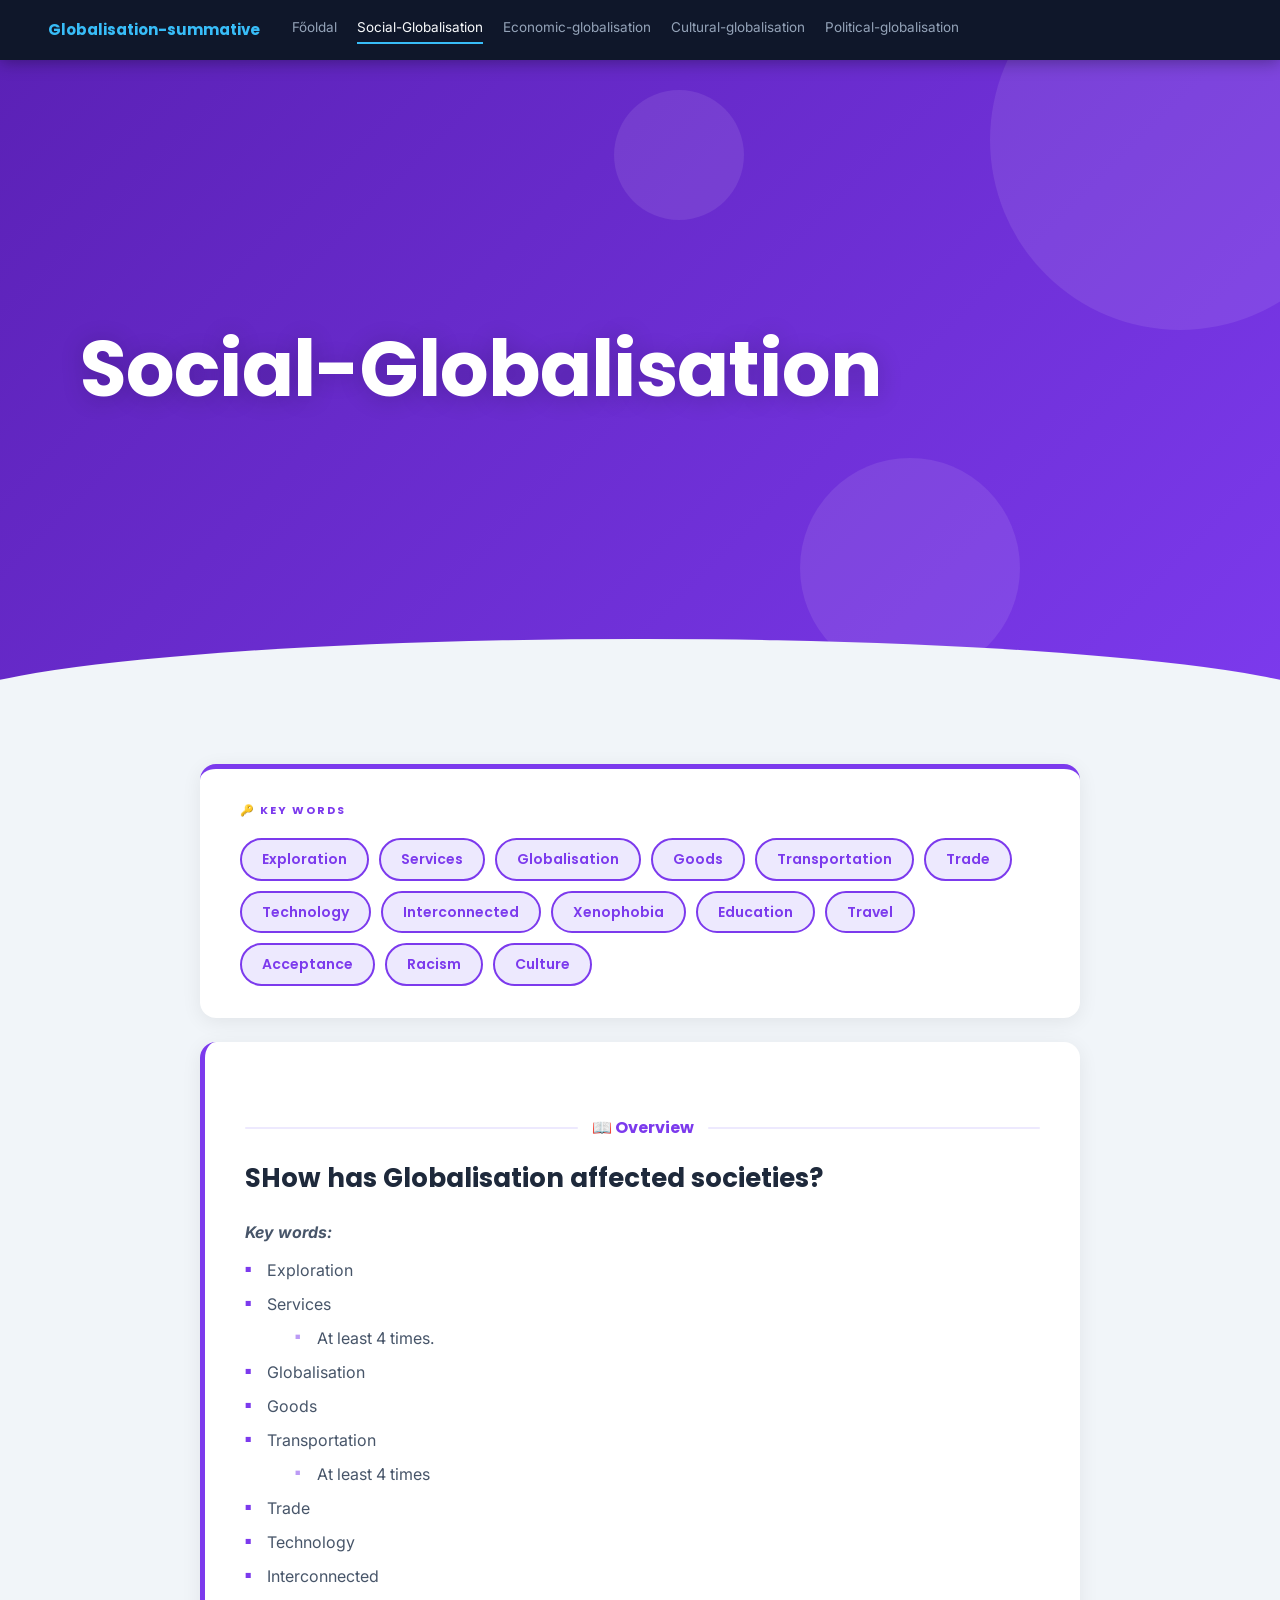
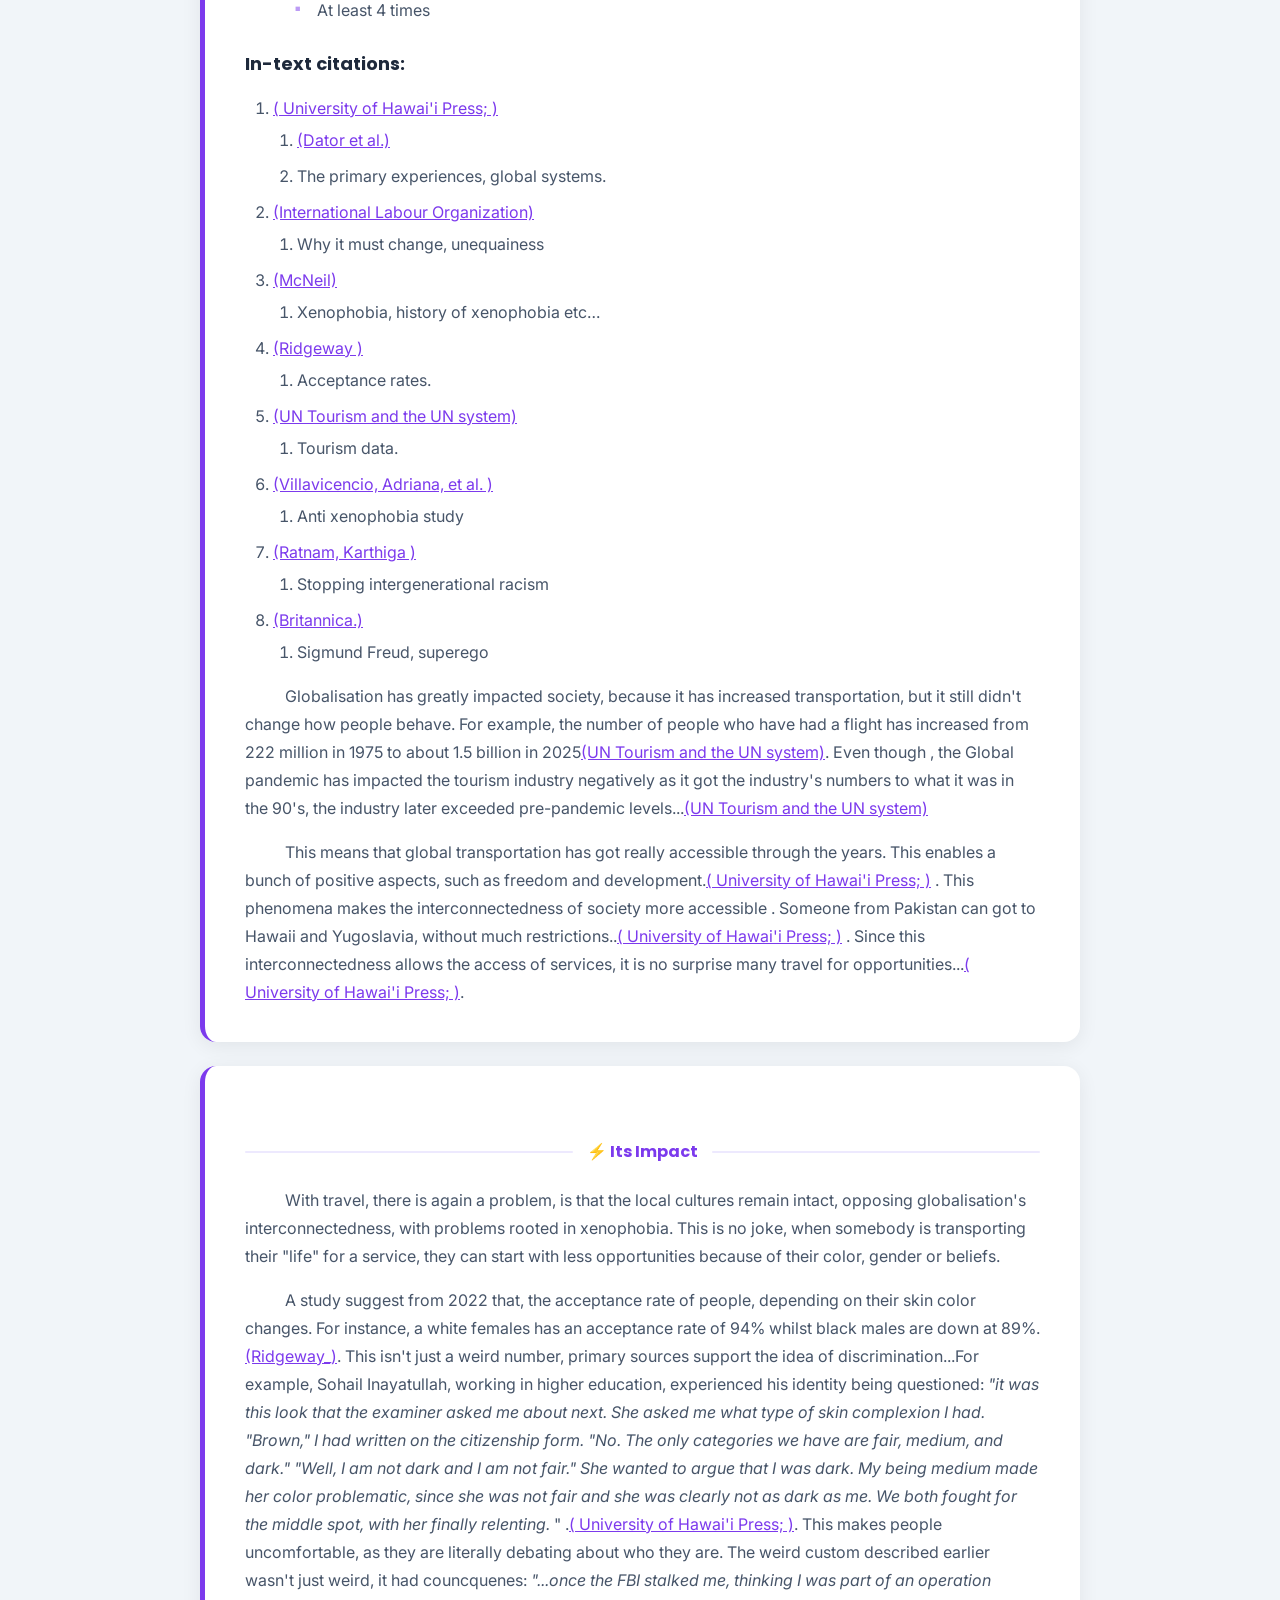
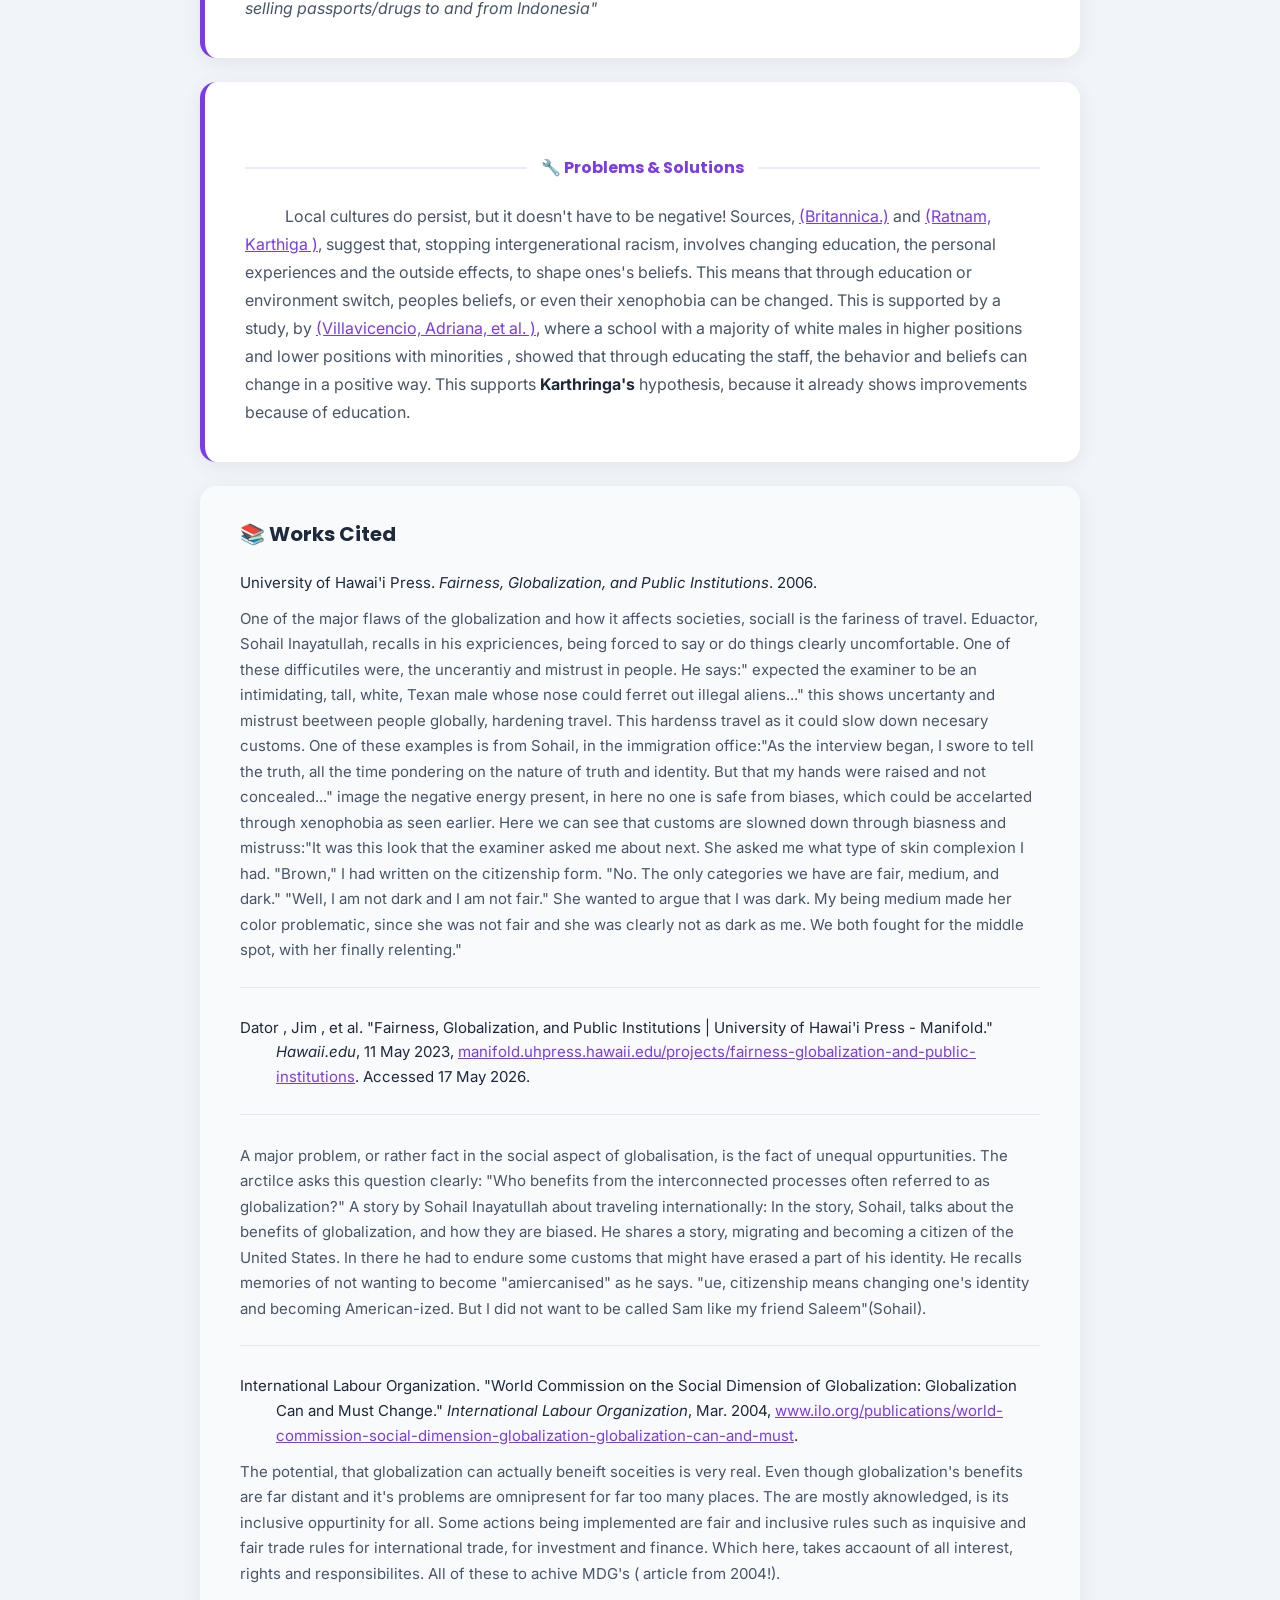
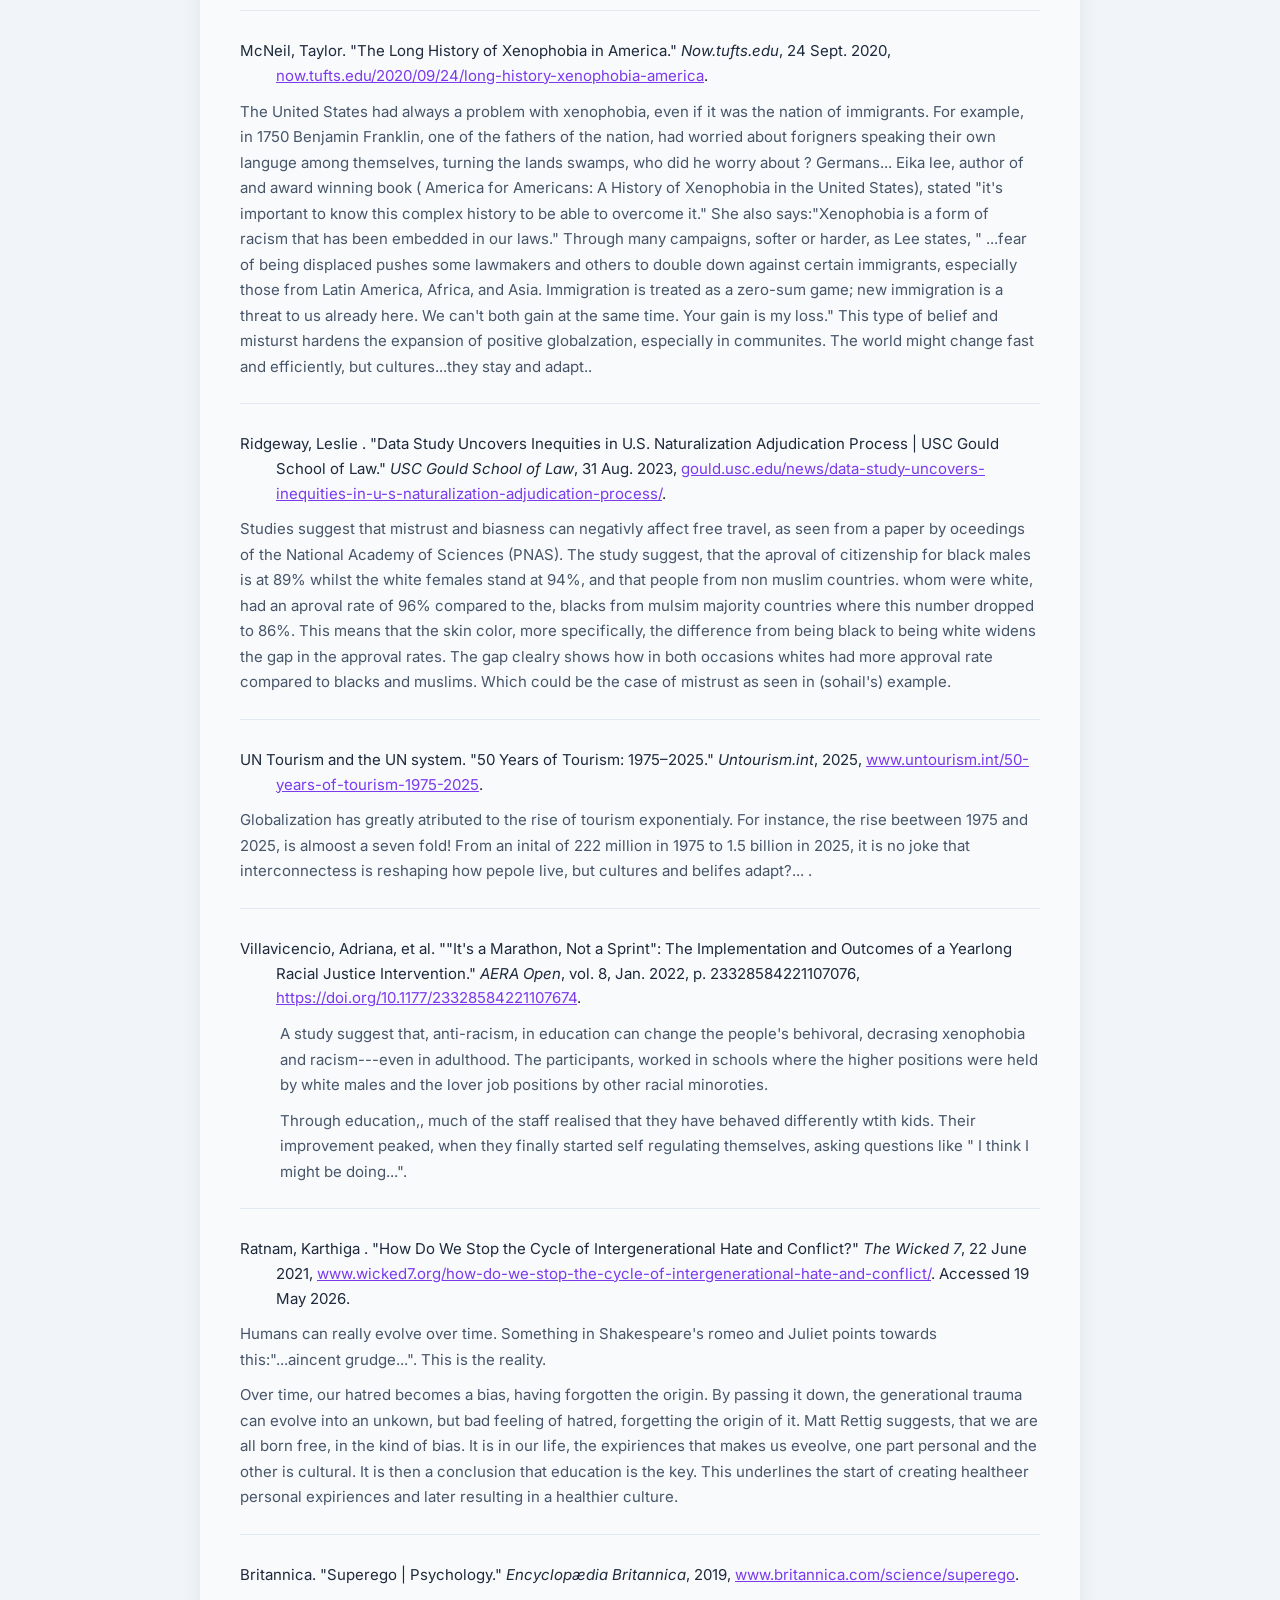
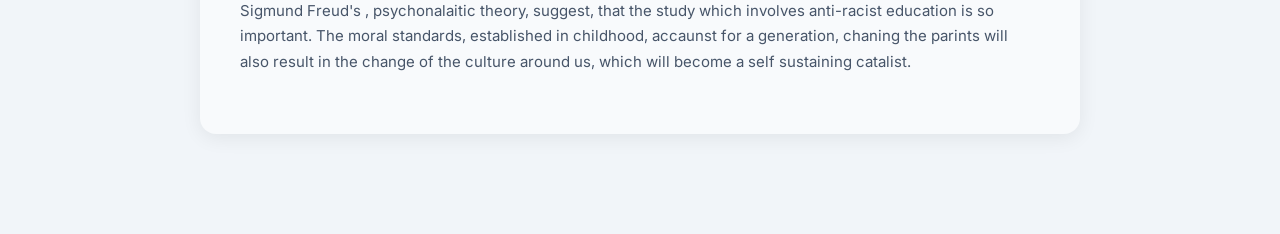
==== social-globalisation.html @ cead8473 "Version 1.0" ====
<!DOCTYPE html>
<html lang="en">
<head>
  <meta charset="UTF-8">
  <meta name="viewport" content="width=device-width, initial-scale=1.0">
  <title>I&amp;S globalisation summative – Social-Globalisation</title>
  <link rel="stylesheet" href="styles.css">
</head>
<body class="theme-social">

  <nav>
    <a href="index.html" class="nav-brand">Globalisation-summative</a>
    <div class="nav-links">
      <a href="index.html">Főoldal</a>
      <a href="social-globalisation.html" class="active">Social-Globalisation</a>
      <a href="economic-globalisation.html">Economic-globalisation</a>
      <a href="cultural-globalisation.html">Cultural-globalisation</a>
      <a href="political-globalisation.html">Political-globalisation</a>
    </div>
  </nav>

  <div class="hero">
    <div class="blob" style="width:380px;height:380px;right:-90px;top:-110px;"></div>
    <div class="blob" style="width:220px;height:220px;right:260px;bottom:30px;"></div>
    <div class="blob" style="width:130px;height:130px;left:48%;top:30px;"></div>
    <h1 class="hero-title">Social-Globalisation</h1>
  </div>

  <div class="page-content">

    <!-- ── Keywords ── -->
    <div class="keywords-card">
      <div class="kw-label">🔑 Key Words</div>
      <div class="tags">
        <span class="tag">Exploration</span>
        <span class="tag">Services</span>
        <span class="tag">Globalisation</span>
        <span class="tag">Goods</span>
        <span class="tag">Transportation</span>
        <span class="tag">Trade</span>
        <span class="tag">Technology</span>
        <span class="tag">Interconnected</span>
        <span class="tag">Xenophobia</span>
        <span class="tag">Education</span>
        <span class="tag">Travel</span>
        <span class="tag">Acceptance</span>
        <span class="tag">Racism</span>
        <span class="tag">Culture</span>
      </div>
    </div>

    <!-- ── Overview ── -->
    <div class="card accent-left">
      <div class="sec-label">
        <span class="sec-label-text">📖 Overview</span>
      </div>

      <h1 class="card-heading">SHow has Globalisation affected societies?</h1>

      <p class="no-indent" style="font-style:italic;font-weight:700;margin-bottom:10px;">Key words:</p>
      <ul class="sq">
        <li>Exploration</li>
        <li>Services
          <ul><li>At least 4 times.</li></ul>
        </li>
        <li>Globalisation</li>
        <li>Goods</li>
        <li>Transportation
          <ul><li>At least 4 times</li></ul>
        </li>
        <li>Trade</li>
        <li>Technology</li>
        <li>Interconnected
          <ul><li>At least 4 times</li></ul>
        </li>
      </ul>

      <h2 class="card-sub-heading">In-text citations:</h2>
      <ol class="num">
        <li><a href="https://manifold.uhpress.hawaii.edu/projects/fairness-globalization-and-public-institutions">( University of Hawai'i Press; )</a>
          <ol>
            <li><a href="https://manifold.uhpress.hawaii.edu/projects/fairness-globalization-and-public-institutions">(Dator et al.)</a></li>
            <li>The primary experiences, global systems.</li>
          </ol>
        </li>
        <li><a href="https://www.ilo.org/publications/world-commission-social-dimension-globalization-globalization-can-and-must">(International Labour Organization)</a>
          <ol><li>Why it must change, unequainess</li></ol>
        </li>
        <li><a href="https://now.tufts.edu/2020/09/24/long-history-xenophobia-america">(McNeil)</a>
          <ol><li>Xenophobia, history of xenophobia etc…</li></ol>
        </li>
        <li><a href="https://gould.usc.edu/news/data-study-uncovers-inequities-in-u-s-naturalization-adjudication-process/">(Ridgeway )</a>
          <ol><li>Acceptance rates.</li></ol>
        </li>
        <li><a href="https://www.untourism.int/50-years-of-tourism-1975-2025">(UN Tourism and the UN system)</a>
          <ol><li>Tourism data.</li></ol>
        </li>
        <li><a href="https://doi.org/10.1177/23328584221107674">(Villavicencio, Adriana, et al. )</a>
          <ol><li>Anti xenophobia study</li></ol>
        </li>
        <li><a href="https://www.wicked7.org/how-do-we-stop-the-cycle-of-intergenerational-hate-and-conflict/">(Ratnam, Karthiga )</a>
          <ol><li>Stopping intergenerational racism</li></ol>
        </li>
        <li><a href="https://www.britannica.com/science/superego">(Britannica.)</a>
          <ol><li>Sigmund Freud, superego</li></ol>
        </li>
      </ol>

      <p class="indent">Globalisation has greatly impacted society, because it has increased transportation, but it still didn't change how people behave. For example, the number of people who have had a flight has increased from 222 million in 1975 to about 1.5 billion in 2025<a href="https://www.untourism.int/50-years-of-tourism-1975-2025">(UN Tourism and the UN system)</a>. Even though , the Global pandemic has impacted the tourism industry negatively as it got the industry's numbers to what it was in the 90's, the industry later exceeded pre-pandemic levels...<a href="https://www.untourism.int/50-years-of-tourism-1975-2025">(UN Tourism and the UN system)</a></p>

      <p class="indent">This means that global transportation has got really accessible through the years. This enables a bunch of positive aspects, such as freedom and development.<a href="https://manifold.uhpress.hawaii.edu/projects/fairness-globalization-and-public-institutions">( University of Hawai'i Press; )</a> . This phenomena makes the interconnectedness of society more accessible . Someone from Pakistan can got to Hawaii and Yugoslavia, without much restrictions..<a href="https://manifold.uhpress.hawaii.edu/projects/fairness-globalization-and-public-institutions">( University of Hawai'i Press; )</a> .  Since this interconnectedness allows the access of services, it is no surprise many travel for opportunities...<a href="https://manifold.uhpress.hawaii.edu/projects/fairness-globalization-and-public-institutions">( University of Hawai'i Press; )</a>.</p>
    </div>

    <!-- ── Its Impact ── -->
    <div class="card accent-left">
      <div class="sec-label">
        <span class="sec-label-text">⚡ Its Impact</span>
      </div>

      <p class="indent">With travel, there is again a problem, is that the local cultures remain intact, opposing globalisation's interconnectedness, with problems rooted in xenophobia. This is no joke, when somebody is transporting their "life" for a service, they can  start with less opportunities because of their color, gender or beliefs.</p>

      <p class="indent">A study suggest from 2022 that, the acceptance rate of people, depending on their skin color changes. For instance, a white females has an acceptance rate of 94% whilst black males are down at 89%.<a href="https://gould.usc.edu/news/data-study-uncovers-inequities-in-u-s-naturalization-adjudication-process/">(Ridgeway_)</a>. This isn't just a weird number, primary sources support the idea of discrimination...For example, Sohail Inayatullah, working in higher education, experienced his identity being questioned: <span class="iq">"it was this look that the examiner asked me about next. She asked me what type of skin complexion I had. "Brown," I had written on the citizenship form. "No. The only categories we have are fair, medium, and dark." "Well, I am not dark and I am not fair." She wanted to argue that I was dark. My being medium made her color problematic, since she was not fair and she was clearly not as dark as me. We both fought for the middle spot, with her finally relenting.</span> " .<a href="https://manifold.uhpress.hawaii.edu/projects/fairness-globalization-and-public-institutions">( University of Hawai'i Press; )</a>. This makes people uncomfortable, as they are literally debating about who they are. The weird custom described earlier wasn't just weird, it had councquenes: <span class="iq">"...once the FBI stalked me, thinking I was part of an operation selling passports/drugs to and from Indonesia"</span></p>
    </div>

    <!-- ── Problems & Solutions ── -->
    <div class="card accent-left">
      <div class="sec-label">
        <span class="sec-label-text">🔧 Problems &amp; Solutions</span>
      </div>

      <p class="indent">Local cultures do persist, but it doesn't have to be negative! Sources, <a href="https://www.britannica.com/science/superego">(Britannica.)</a> and <a href="https://www.wicked7.org/how-do-we-stop-the-cycle-of-intergenerational-hate-and-conflict/">(Ratnam, Karthiga )</a>, suggest that, stopping intergenerational racism, involves changing education, the personal experiences and the outside effects, to shape ones's beliefs. This means that through education or environment switch, peoples beliefs, or even their xenophobia can be changed. This is supported by a study, by <a href="https://doi.org/10.1177/23328584221107674">(Villavicencio, Adriana, et al. )</a>, where a school with a majority of white males in higher positions and lower positions with minorities , showed that through educating the staff, the behavior and beliefs can change in a positive way.  This supports <strong>Karthringa's</strong> hypothesis, because it already shows improvements because of education.</p>
    </div>

    <!-- ── Works Cited / Sources ── -->
    <div class="sources-card">
      <h2 class="card-heading">📚 Works Cited</h2>

      <div class="bib-entry">
        <p class="bib-citation">University of Hawai'i Press. <em>Fairness, Globalization, and Public Institutions</em>. 2006.</p>
        <p class="bib-annotation">One of the major flaws of the globalization and how it affects societies, sociall is the fariness of travel. Eduactor, Sohail Inayatullah, recalls in his expriciences, being forced to say or do things clearly uncomfortable. One of these difficutiles were, the uncerantiy and mistrust in people. He says:" expected the examiner to be an intimidating, tall, white, Texan male whose nose could ferret out illegal aliens..." this shows uncertanty and mistrust beetween people globally, hardening travel. This hardenss travel as it could slow down necesary customs. One of these examples is from Sohail, in the immigration office:"As the interview began, I swore to tell the truth, all the time pondering on the nature of truth and identity. But that my hands were raised and not concealed..." image the negative energy present, in here no one is safe from biases, which could be accelarted through xenophobia as seen earlier. Here we can see that customs are slowned down through biasness and mistruss:"It was this look that the examiner asked me about next. She asked me what type of skin complexion I had. "Brown," I had written on the citizenship form. "No. The only categories we have are fair, medium, and dark." "Well, I am not dark and I am not fair." She wanted to argue that I was dark. My being medium made her color problematic, since she was not fair and she was clearly not as dark as me. We both fought for the middle spot, with her finally relenting."</p>
      </div>

      <div class="bib-entry">
        <p class="bib-citation">Dator , Jim , et al. "Fairness, Globalization, and Public Institutions | University of Hawai'i Press - Manifold." <em>Hawaii.edu</em>, 11 May 2023, <a href="https://manifold.uhpress.hawaii.edu/projects/fairness-globalization-and-public-institutions">manifold.uhpress.hawaii.edu/projects/fairness-globalization-and-public-institutions</a>. Accessed 17 May 2026.</p>
      </div>

      <div class="bib-entry">
        <p class="bib-annotation">A major problem, or rather fact in the social aspect of globalisation, is the fact of unequal oppurtunities. The arctilce asks this question clearly: "Who benefits from the interconnected processes often referred to as globalization?" A story by Sohail Inayatullah about traveling internationally: In the story, Sohail, talks about the benefits of globalization, and how they are biased. He shares a story, migrating and becoming a citizen of the United States. In there he had to endure some customs that might have erased a part of his identity. He recalls memories of not wanting to become "amiercanised" as he says. "ue, citizenship means changing one's identity and becoming American-ized. But I did not want to be called Sam like my friend Saleem"(Sohail).</p>
      </div>

      <div class="bib-entry">
        <p class="bib-citation">International Labour Organization. "World Commission on the Social Dimension of Globalization: Globalization Can and Must Change." <em>International Labour Organization</em>, Mar. 2004, <a href="https://www.ilo.org/publications/world-commission-social-dimension-globalization-globalization-can-and-must">www.ilo.org/publications/world-commission-social-dimension-globalization-globalization-can-and-must</a>.</p>
        <p class="bib-annotation">The potential, that globalization can actually beneift soceities is very real. Even though globalization's benefits are far distant and it's problems are omnipresent for far too many places. The are mostly aknowledged, is its inclusive oppurtinity for all. Some actions being implemented are fair and inclusive rules such as inquisive and fair trade rules for international trade, for investment and finance. Which here, takes accaount of all interest, rights and responsibilites. All of these to achive MDG's ( article from 2004!).</p>
      </div>

      <div class="bib-entry">
        <p class="bib-citation">McNeil, Taylor. "The Long History of Xenophobia in America." <em>Now.tufts.edu</em>, 24 Sept. 2020, <a href="https://now.tufts.edu/2020/09/24/long-history-xenophobia-america">now.tufts.edu/2020/09/24/long-history-xenophobia-america</a>.</p>
        <p class="bib-annotation">The United States had always a problem with xenophobia, even if it was the nation of immigrants. For example, in 1750 Benjamin Franklin, one of the fathers of the nation, had worried about forigners speaking their own languge among themselves, turning the lands swamps, who did he worry about ? Germans... Eika lee, author of and award winning book ( America for Americans: A History of Xenophobia in the United States), stated "it's important to know this complex history to be able to overcome it." She also says:"Xenophobia is a form of racism that has been embedded in our laws." Through many campaigns, softer or harder, as Lee states, " ...fear of being displaced pushes some lawmakers and others to double down against certain immigrants, especially those from Latin America, Africa, and Asia. Immigration is treated as a zero-sum game; new immigration is a threat to us already here. We can't both gain at the same time. Your gain is my loss." This type of belief and misturst hardens the expansion of positive globalzation, especially in communites. The world might change fast and efficiently, but cultures...they stay and adapt..</p>
      </div>

      <div class="bib-entry">
        <p class="bib-citation">Ridgeway, Leslie . "Data Study Uncovers Inequities in U.S. Naturalization Adjudication Process | USC Gould School of Law." <em>USC Gould School of Law</em>, 31 Aug. 2023, <a href="https://gould.usc.edu/news/data-study-uncovers-inequities-in-u-s-naturalization-adjudication-process/">gould.usc.edu/news/data-study-uncovers-inequities-in-u-s-naturalization-adjudication-process/</a>.</p>
        <p class="bib-annotation">Studies suggest that mistrust and biasness can negativly affect free travel, as seen from a paper by oceedings of the National Academy of Sciences (PNAS). The study suggest, that the aproval of citizenship for black males is at 89% whilst the white females stand at 94%, and that people from non muslim countries. whom were white, had an aproval rate of 96% compared to the, blacks from mulsim majority countries where this number dropped to 86%. This means that the skin color, more specifically, the difference from being black to being white widens the gap in the approval rates. The gap clealry shows how in both occasions whites had more approval rate compared to blacks and muslims. Which could be the case of mistrust as seen in (sohail's) example.</p>
      </div>

      <div class="bib-entry">
        <p class="bib-citation">UN Tourism and the UN system. "50 Years of Tourism: 1975–2025." <em>Untourism.int</em>, 2025, <a href="https://www.untourism.int/50-years-of-tourism-1975-2025">www.untourism.int/50-years-of-tourism-1975-2025</a>.</p>
        <p class="bib-annotation">Globalization has greatly atributed to the rise of tourism exponentialy. For instance, the rise beetween 1975 and 2025, is almoost a seven fold! From an inital of 222 million in 1975 to 1.5 billion in 2025, it is no joke that interconnectess is reshaping how pepole live, but cultures and belifes adapt?... .</p>
      </div>

      <div class="bib-entry">
        <p class="bib-citation">Villavicencio, Adriana, et al. ""It's a Marathon, Not a Sprint": The Implementation and Outcomes of a Yearlong Racial Justice Intervention." <em>AERA Open</em>, vol. 8, Jan. 2022, p. 23328584221107076, <a href="https://doi.org/10.1177/23328584221107674">https://doi.org/10.1177/23328584221107674</a>.</p>
        <p class="bib-annotation-indent">A study suggest that, anti-racism, in education can change the people's behivoral, decrasing xenophobia and racism---even in adulthood. The participants, worked in schools where the higher positions were held by white males and the lover job positions by other racial minoroties.</p>
        <p class="bib-annotation-indent">Through education,, much of the staff realised that they have behaved differently wtith kids. Their improvement peaked, when they finally started self regulating themselves, asking questions like " I think I might be doing...".</p>
      </div>

      <div class="bib-entry">
        <p class="bib-citation">Ratnam, Karthiga . "How Do We Stop the Cycle of Intergenerational Hate and Conflict?" <em>The Wicked 7</em>, 22 June 2021, <a href="https://www.wicked7.org/how-do-we-stop-the-cycle-of-intergenerational-hate-and-conflict/">www.wicked7.org/how-do-we-stop-the-cycle-of-intergenerational-hate-and-conflict/</a>. Accessed 19 May 2026.</p>
        <p class="bib-annotation">Humans can really evolve over time. Something in Shakespeare's romeo and Juliet points towards this:"...aincent grudge...". This is the reality.</p>
        <p class="bib-annotation">Over time, our hatred becomes a bias, having forgotten the origin. By passing it down, the generational trauma can evolve into an unkown, but bad feeling of hatred, forgetting the origin of it. Matt Rettig suggests, that we are all born free, in the kind of bias. It is in our life, the expiriences that makes us eveolve, one part personal and the other is cultural. It is then a conclusion that education is the key. This underlines the start of creating healtheer personal expiriences and later resulting in a healthier culture.</p>
      </div>

      <div class="bib-entry">
        <p class="bib-citation">Britannica. "Superego | Psychology." <em>Encyclopædia Britannica</em>, 2019, <a href="https://www.britannica.com/science/superego">www.britannica.com/science/superego</a>.</p>
        <p class="bib-annotation">Sigmund Freud's , psychonalaitic theory, suggest, that the study which involves anti-racist education is so important. The moral standards, established in childhood, accaunst for a generation, chaning the parints will also result in the change of the culture around us, which will become a self sustaining catalist.</p>
      </div>

    </div><!-- /sources-card -->

  </div><!-- /page-content -->
</body>
</html>
---- styles.css ----
/* ===================================================
   GLOBALISATION SUMMATIVE — Redesigned for Grades 7–10
   =================================================== */

@import url('https://fonts.googleapis.com/css2?family=Poppins:ital,wght@0,300;0,400;0,600;0,700;1,400&family=Inter:wght@400;500&display=swap');

/* ── CSS variables (defaults; overridden by theme classes) ── */
:root {
  --nav-bg:      #0f172a;
  --page-col:    #6366f1;
  --page-light:  #eef2ff;
  --page-grad:   linear-gradient(135deg, #4f46e5 0%, #7c3aed 100%);
  --text:        #1e293b;
  --text-soft:   #475569;
  --bg:          #f1f5f9;
  --card:        #ffffff;
  --radius:      16px;
  --shadow:      0 4px 20px rgba(0,0,0,0.07);
  --shadow-lg:   0 10px 36px rgba(0,0,0,0.13);
}

/* ── Per-page themes ── */
.theme-home   { --page-col:#0ea5e9; --page-light:#e0f2fe; --page-grad:linear-gradient(135deg,#0369a1,#0ea5e9); }
.theme-social { --page-col:#7c3aed; --page-light:#ede9fe; --page-grad:linear-gradient(135deg,#5b21b6,#7c3aed); }
.theme-econ   { --page-col:#059669; --page-light:#d1fae5; --page-grad:linear-gradient(135deg,#047857,#10b981); }
.theme-cult   { --page-col:#ea580c; --page-light:#ffedd5; --page-grad:linear-gradient(135deg,#c2410c,#f97316); }
.theme-polit  { --page-col:#1d4ed8; --page-light:#dbeafe; --page-grad:linear-gradient(135deg,#1e40af,#3b82f6); }

/* ── Reset ── */
*, *::before, *::after { box-sizing: border-box; margin: 0; padding: 0; }
html { scroll-behavior: smooth; }

/* ── Base ── */
body {
  font-family: 'Inter', 'Segoe UI', system-ui, sans-serif;
  background: var(--bg);
  color: var(--text);
  font-size: 16px;
  line-height: 1.75;
}

/* ════════════════════════════
   NAVIGATION
════════════════════════════ */
nav {
  position: sticky; top: 0; z-index: 999;
  background: var(--nav-bg);
  height: 60px;
  display: flex; align-items: center;
  padding: 0 48px; gap: 32px;
  box-shadow: 0 2px 16px rgba(0,0,0,0.35);
}

.nav-brand {
  font-family: 'Poppins', sans-serif;
  font-weight: 700; font-size: 15px;
  color: #38bdf8;
  text-decoration: none; white-space: nowrap; flex-shrink: 0;
}

.nav-links { display: flex; gap: 20px; align-items: center; }

.nav-links a {
  font-size: 13.5px; color: #94a3b8;
  text-decoration: none; white-space: nowrap;
  padding-bottom: 2px;
  border-bottom: 2px solid transparent;
  transition: color .2s, border-color .2s;
}
.nav-links a.active  { color: #f8fafc; border-bottom-color: #38bdf8; }
.nav-links a:hover:not(.active) { color: #cbd5e1; }

/* ════════════════════════════
   HERO
════════════════════════════ */
.hero {
  background: var(--page-grad);
  min-height: 72vh;
  display: flex; align-items: center;
  padding: 80px 80px 110px;
  position: relative; overflow: hidden;
}

/* Wave cut-out at the bottom */
.hero::after {
  content: '';
  position: absolute; bottom: -1px; left: 0; right: 0; height: 70px;
  background: var(--bg);
  clip-path: ellipse(55% 100% at 50% 100%);
}

.hero-title {
  font-family: 'Poppins', sans-serif;
  font-size: clamp(46px, 6vw, 86px);
  font-weight: 700; color: #fff;
  line-height: 1.1; letter-spacing: -1px;
  position: relative; z-index: 1;
  text-shadow: 0 2px 24px rgba(0,0,0,0.2);
}

/* Decorative background circles */
.blob {
  position: absolute; border-radius: 50%;
  background: rgba(255,255,255,0.09); pointer-events: none; z-index: 0;
}

/* ════════════════════════════
   PAGE WRAPPER
════════════════════════════ */
.page-content {
  max-width: 960px; margin: 0 auto;
  padding: 56px 40px 100px;
}

/* ════════════════════════════
   CARDS (general)
════════════════════════════ */
.card {
  background: var(--card); border-radius: var(--radius);
  padding: 36px 40px; margin-bottom: 24px;
  box-shadow: var(--shadow);
  transition: box-shadow .2s;
}
.card:hover { box-shadow: var(--shadow-lg); }
.card.accent-left { border-left: 5px solid var(--page-col); }

/* card chip label */
.chip {
  display: inline-block;
  background: var(--page-light); color: var(--page-col);
  font-family: 'Poppins', sans-serif;
  font-size: 11px; font-weight: 700;
  text-transform: uppercase; letter-spacing: 1.5px;
  padding: 4px 14px; border-radius: 999px; margin-bottom: 14px;
}

/* card main title */
.card-heading {
  font-family: 'Poppins', sans-serif;
  font-size: 26px; font-weight: 700;
  color: var(--text); margin-bottom: 24px; line-height: 1.25;
}

/* card sub-title */
.card-sub-heading {
  font-family: 'Poppins', sans-serif;
  font-size: 18px; font-weight: 700;
  color: var(--text); margin: 24px 0 14px;
  display: flex; align-items: center; gap: 8px;
}

/* ════════════════════════════
   KEYWORD TAGS CARD
════════════════════════════ */
.keywords-card {
  background: var(--card); border-radius: var(--radius);
  padding: 32px 40px; margin-bottom: 24px;
  box-shadow: var(--shadow);
  border-top: 5px solid var(--page-col);
}
.keywords-card .kw-label {
  font-family: 'Poppins', sans-serif;
  font-size: 11px; font-weight: 700;
  text-transform: uppercase; letter-spacing: 2px;
  color: var(--page-col); margin-bottom: 18px;
}
.tags { display: flex; flex-wrap: wrap; gap: 10px; }
.tag {
  background: var(--page-light); color: var(--page-col);
  font-family: 'Poppins', sans-serif;
  font-size: 14px; font-weight: 600;
  padding: 7px 20px; border-radius: 999px;
  border: 2px solid currentColor;
  transition: background .2s, color .2s, transform .15s;
  cursor: default;
}
.tag:hover { background: var(--page-col); color: #fff; transform: translateY(-2px); }

/* ════════════════════════════
   SECTION DIVIDER LABELS
════════════════════════════ */
.sec-label {
  display: flex; align-items: center; gap: 14px;
  margin: 36px 0 20px;
}
.sec-label-text {
  font-family: 'Poppins', sans-serif;
  font-size: 16px; font-weight: 700;
  color: var(--page-col); white-space: nowrap;
}
.sec-label::before, .sec-label::after {
  content: ''; flex: 1; height: 2px;
  background: var(--page-light); border-radius: 2px;
}

/* ════════════════════════════
   TYPOGRAPHY
════════════════════════════ */
p { color: var(--text-soft); margin-bottom: 16px; }
p:last-child { margin-bottom: 0; }
p.indent { text-indent: 40px; }
p.no-indent { text-indent: 0; }
strong { color: var(--text); }
em { font-style: italic; }

/* special paragraphs */
.p-block { margin-left: 48px; margin-bottom: 16px; color: var(--text-soft); }
.p-center { text-align: center; }

/* ════════════════════════════
   LISTS
════════════════════════════ */
/* Square bullets */
ul.sq { list-style: none; padding: 0; margin-bottom: 16px; }
ul.sq > li {
  padding-left: 22px; position: relative;
  margin-bottom: 6px; color: var(--text-soft);
}
ul.sq > li::before {
  content: "■"; font-size: 7px; color: var(--page-col);
  position: absolute; left: 0; top: 8px;
}
ul.sq ul { list-style: none; padding-left: 28px; margin-top: 6px; }
ul.sq ul li { padding-left: 22px; position: relative; margin-bottom: 4px; }
ul.sq ul li::before {
  content: "■"; font-size: 6px; color: var(--page-col);
  opacity: .5; position: absolute; left: 0; top: 8px;
}

/* Numbered lists */
ol.num { padding-left: 28px; margin-bottom: 16px; }
ol.num li { margin-bottom: 8px; color: var(--text-soft); }
ol.num ol { padding-left: 24px; margin-top: 4px; }

/* ════════════════════════════
   LINKS
════════════════════════════ */
a { color: var(--page-col); text-decoration: underline; }
a:hover { opacity: .7; }

/* inline italic quote */
.iq { font-style: italic; }

/* bold term */
.world-term { font-weight: 700; color: var(--text); }

/* ════════════════════════════
   WORKS CITED / BIBLIOGRAPHY
════════════════════════════ */
.works-cited-heading {
  font-family: 'Poppins', sans-serif;
  font-size: 22px; font-weight: 700;
  text-align: center; color: var(--text);
  margin: 48px 0 28px;
}

.bib-entry {
  margin-bottom: 28px; padding-bottom: 24px;
  border-bottom: 1px solid #e2e8f0;
}
.bib-entry:last-child { border-bottom: none; margin-bottom: 0; }

.bib-citation {
  padding-left: 36px; text-indent: -36px;
  color: var(--text); font-size: 15px; line-height: 1.65;
  margin-bottom: 10px;
}
.bib-annotation {
  margin-top: 10px; color: var(--text-soft);
  font-size: 15px; line-height: 1.7;
  margin-bottom: 10px;
}
.bib-annotation-indent {
  margin-left: 40px; margin-top: 10px;
  color: var(--text-soft); font-size: 15px; line-height: 1.7;
  margin-bottom: 10px;
}

/* ════════════════════════════
   SOURCES CARD
════════════════════════════ */
.sources-card {
  background: #f8fafc; border-radius: var(--radius);
  padding: 36px 40px; margin-top: 12px;
  box-shadow: var(--shadow);
}
.sources-card .card-heading { margin-bottom: 24px; font-size: 20px; }

ol.sources { padding-left: 28px; }
ol.sources > li {
  color: var(--text-soft); font-size: 15px; line-height: 1.65;
  margin-bottom: 16px; padding-bottom: 16px;
  border-bottom: 1px solid #e2e8f0;
}
ol.sources > li:last-child { border-bottom: none; padding-bottom: 0; margin-bottom: 0; }

/* ════════════════════════════
   HOME PAGE CARDS
════════════════════════════ */
.home-intro {
  font-family: 'Poppins', sans-serif;
  font-size: 18px; font-weight: 300; color: rgba(255,255,255,0.85);
  margin-top: 20px; position: relative; z-index: 1;
  max-width: 560px;
}

.sections-grid {
  display: grid;
  grid-template-columns: repeat(auto-fit, minmax(200px, 1fr));
  gap: 20px;
  margin-top: 8px;
}

.section-card-link {
  display: block; text-decoration: none;
  background: var(--card); border-radius: var(--radius);
  padding: 28px 24px;
  box-shadow: var(--shadow);
  border-top: 5px solid var(--page-col);
  transition: box-shadow .2s, transform .2s;
}
.section-card-link:hover {
  box-shadow: var(--shadow-lg); transform: translateY(-4px);
}

.section-card-link .sc-emoji { font-size: 32px; margin-bottom: 12px; display: block; }
.section-card-link .sc-title {
  font-family: 'Poppins', sans-serif; font-size: 16px; font-weight: 700;
  color: var(--text); margin-bottom: 6px;
}
.section-card-link .sc-desc {
  font-size: 13px; color: var(--text-soft); line-height: 1.5;
}

/* ════════════════════════════
   RESPONSIVE
════════════════════════════ */
@media (max-width: 768px) {
  nav { padding: 0 20px; gap: 14px; }
  .nav-brand { font-size: 13px; }
  .nav-links { gap: 12px; }
  .nav-links a { font-size: 12px; }
  .hero { padding: 60px 24px 90px; min-height: 52vh; }
  .page-content { padding: 36px 20px 80px; }
  .card { padding: 24px 20px; }
  .keywords-card { padding: 24px 20px; }
  .sources-card { padding: 24px 20px; }
  .bib-annotation-indent { margin-left: 0; }
  .p-block { margin-left: 20px; }
}
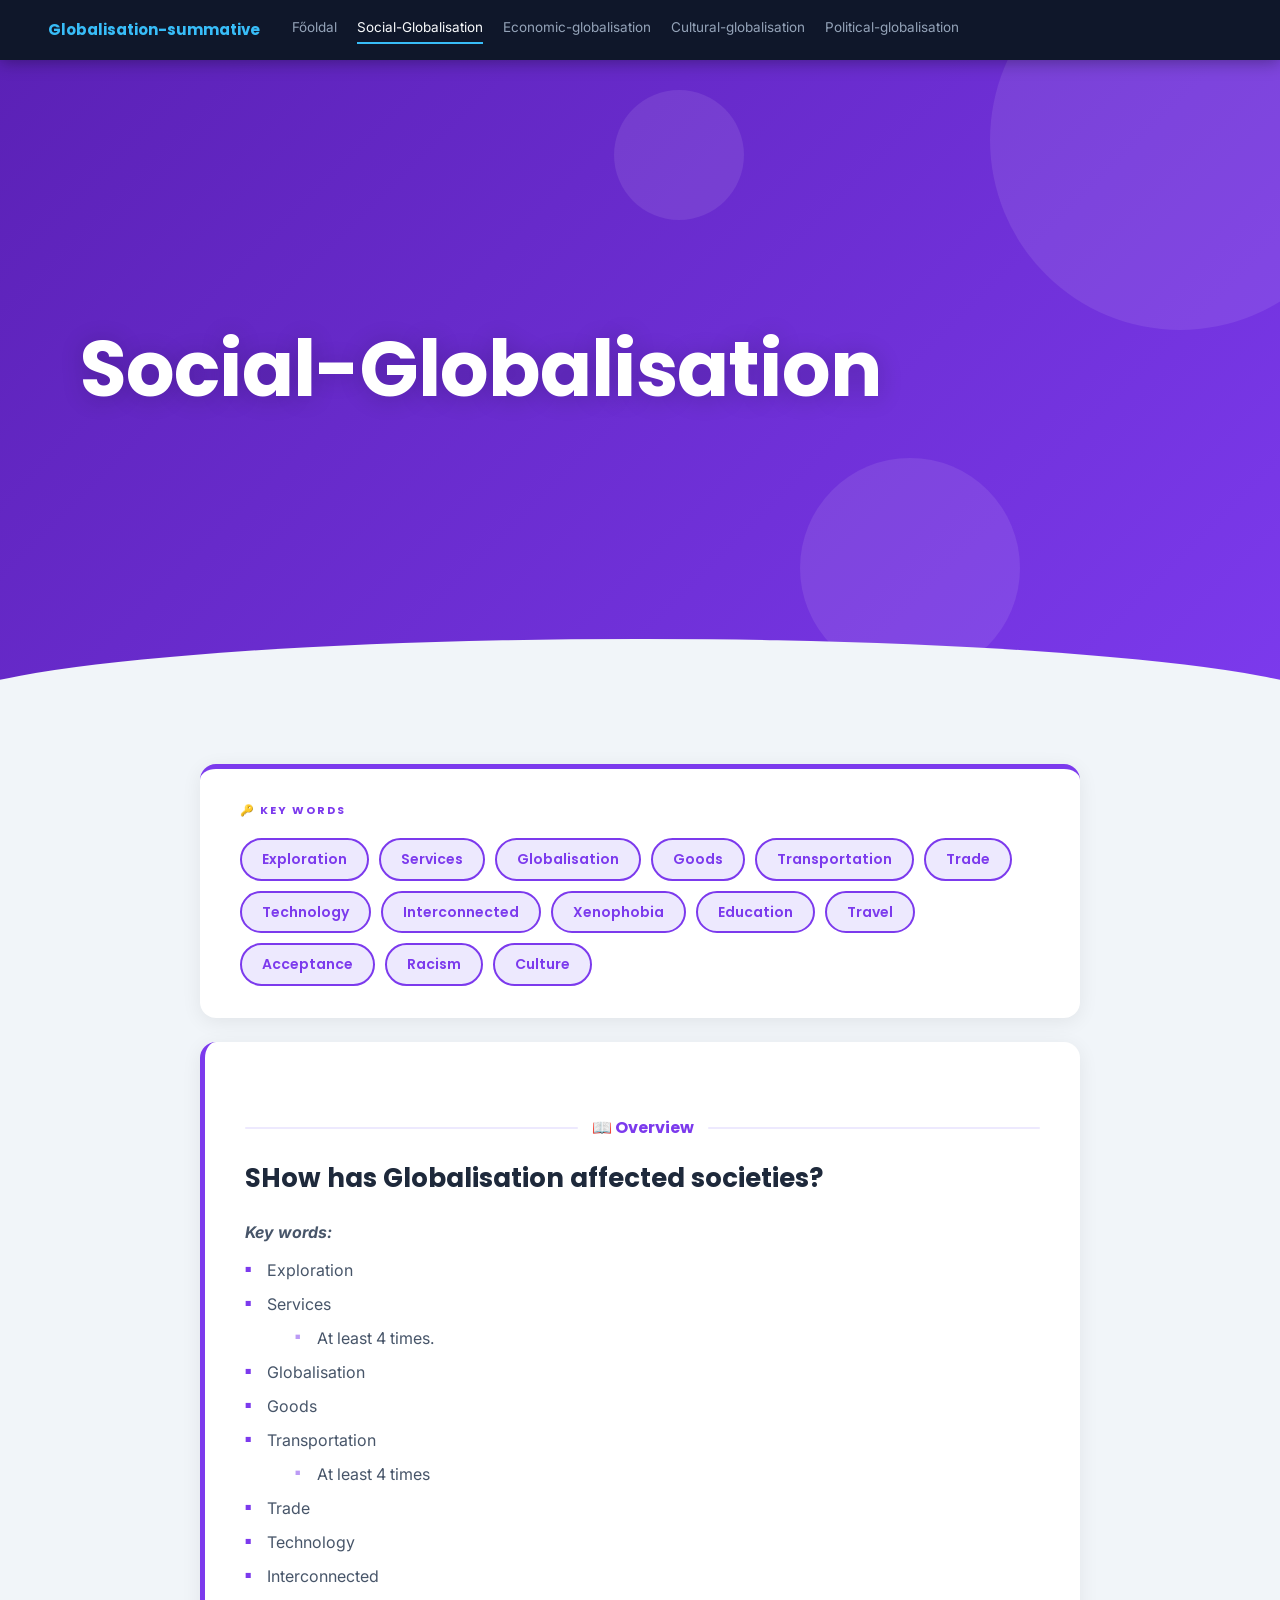
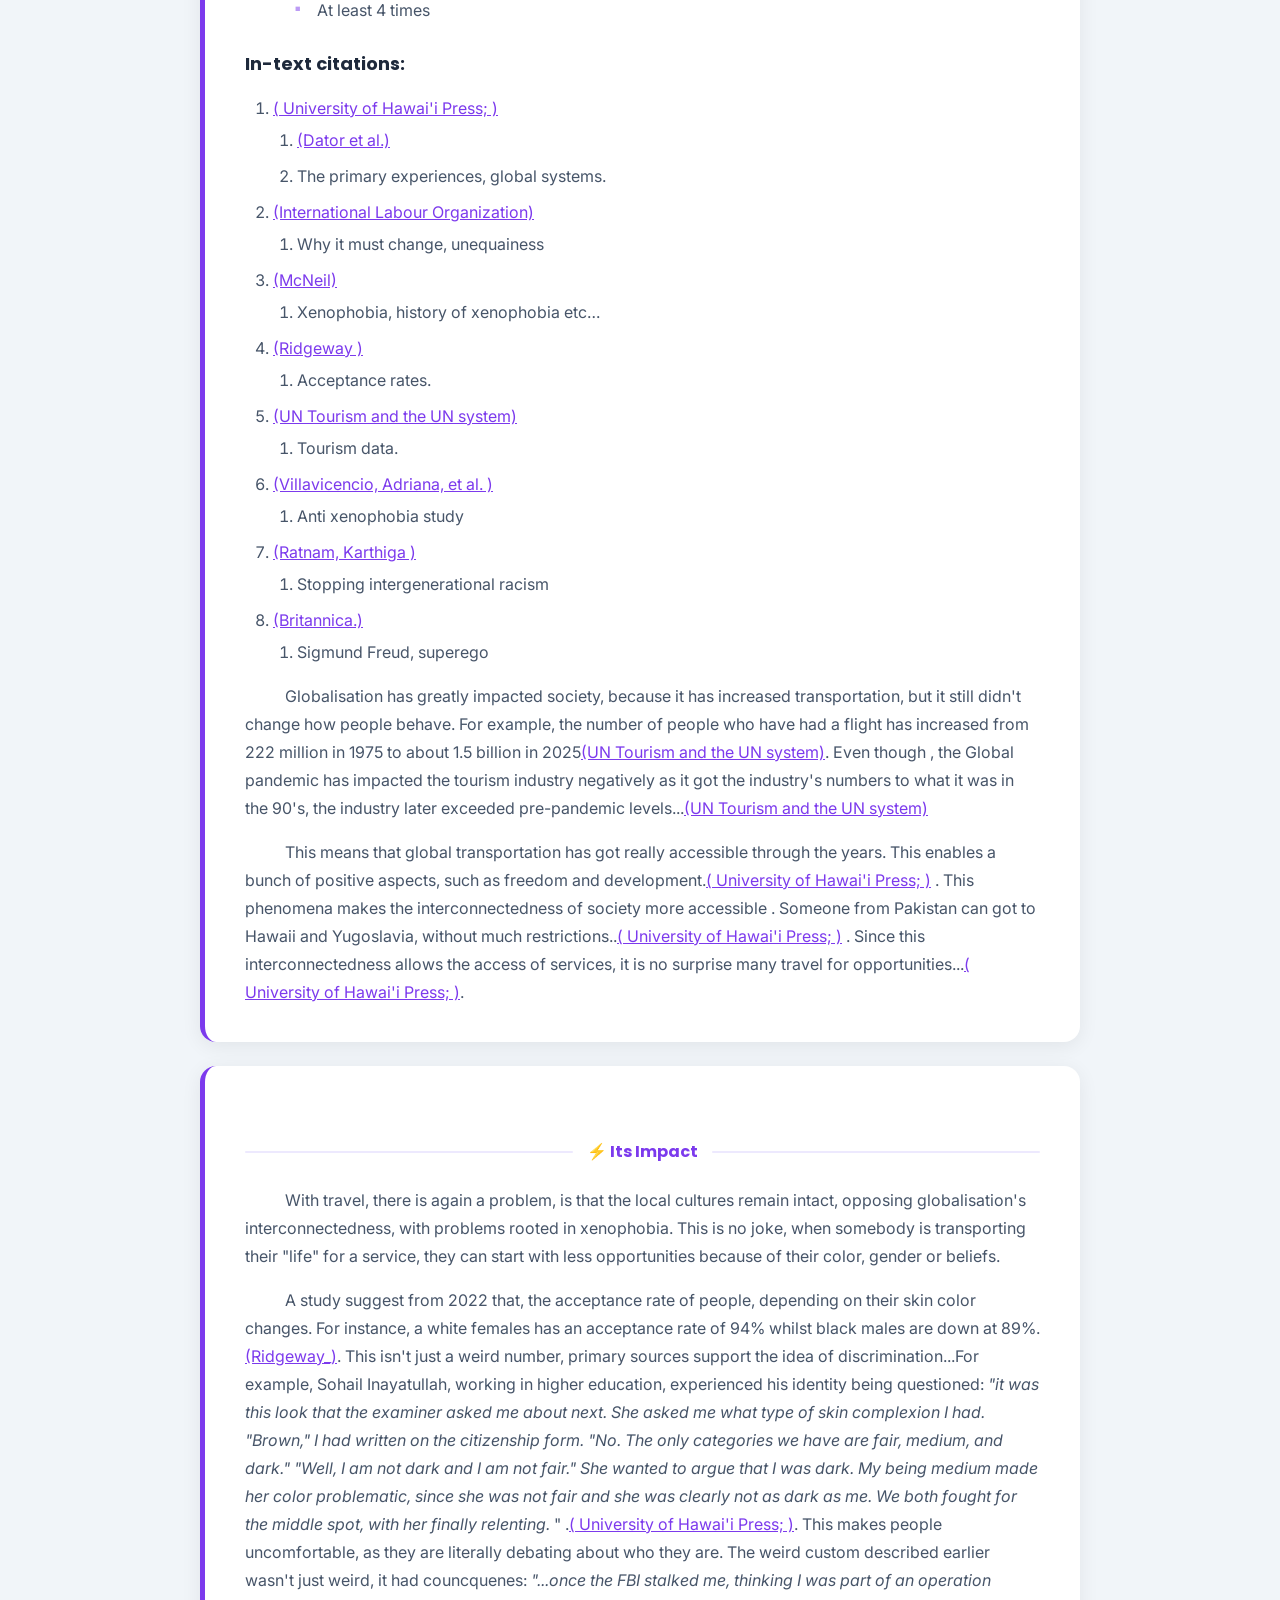
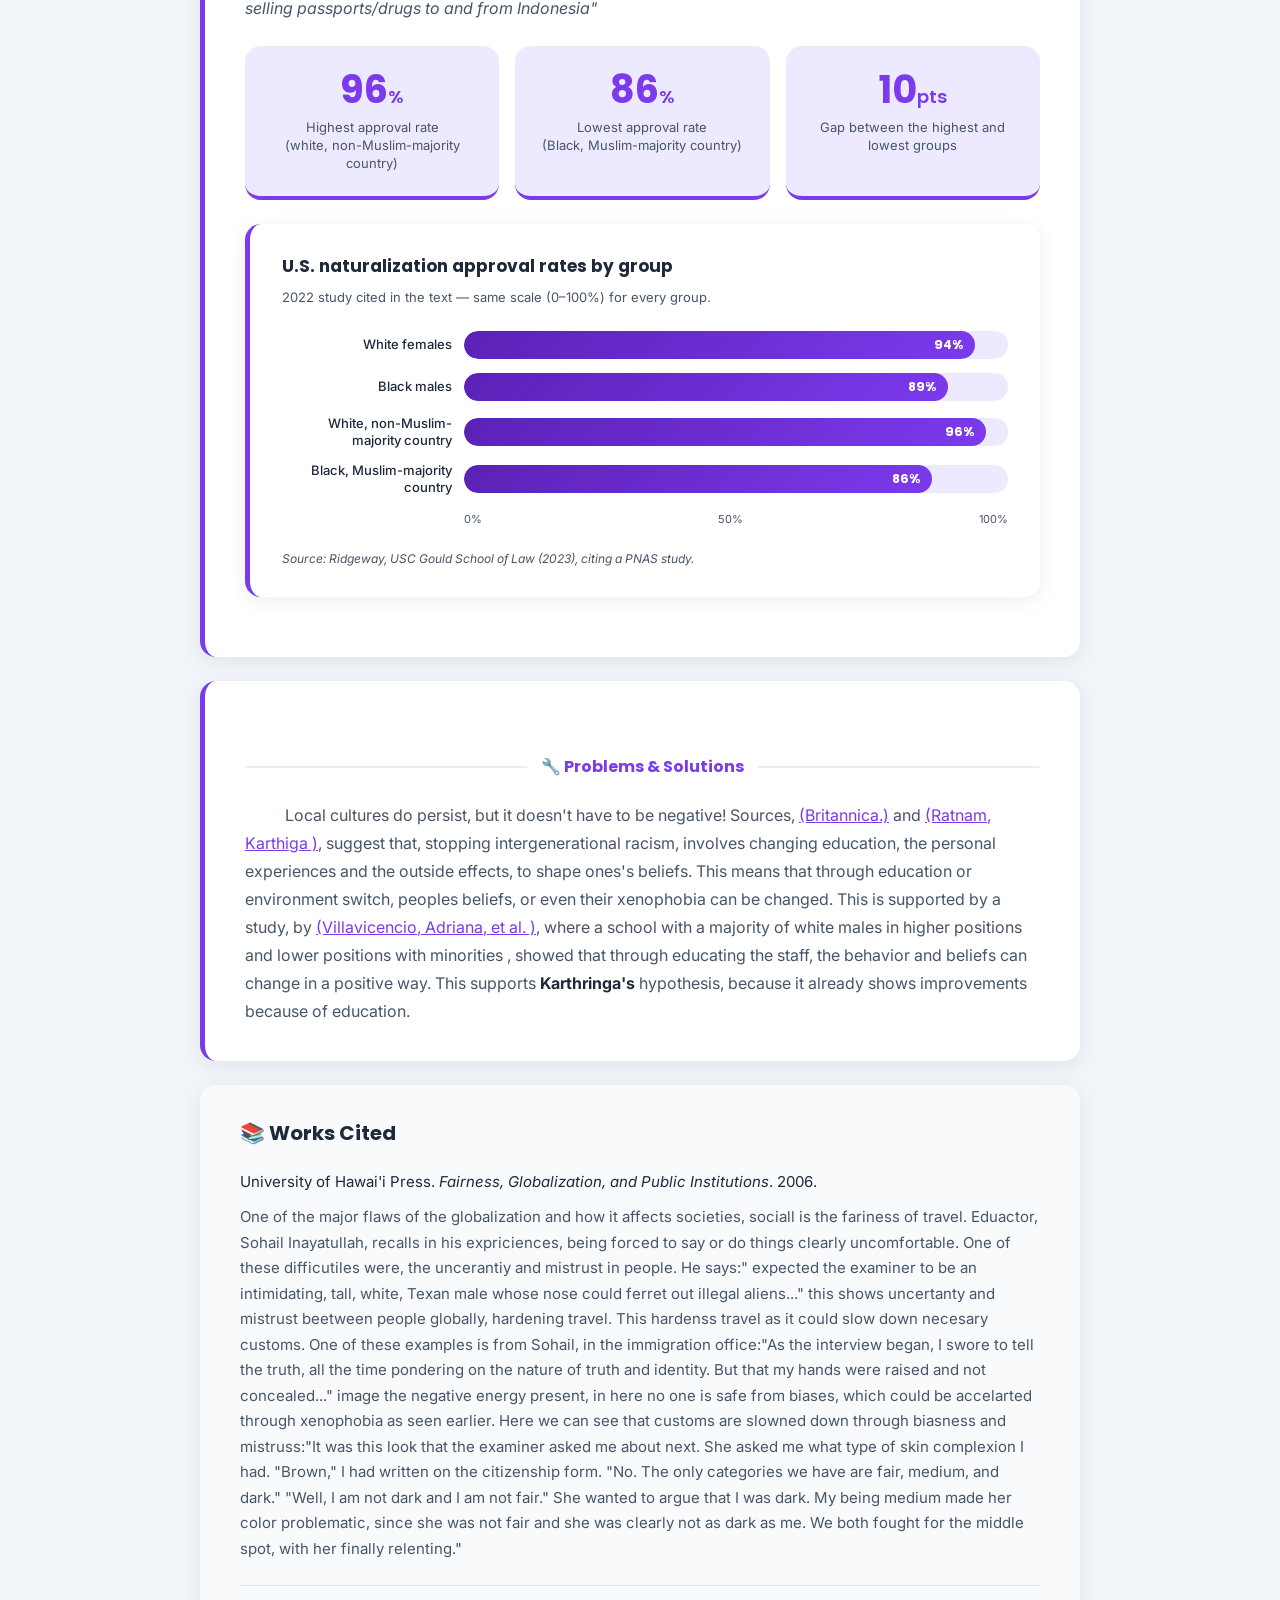
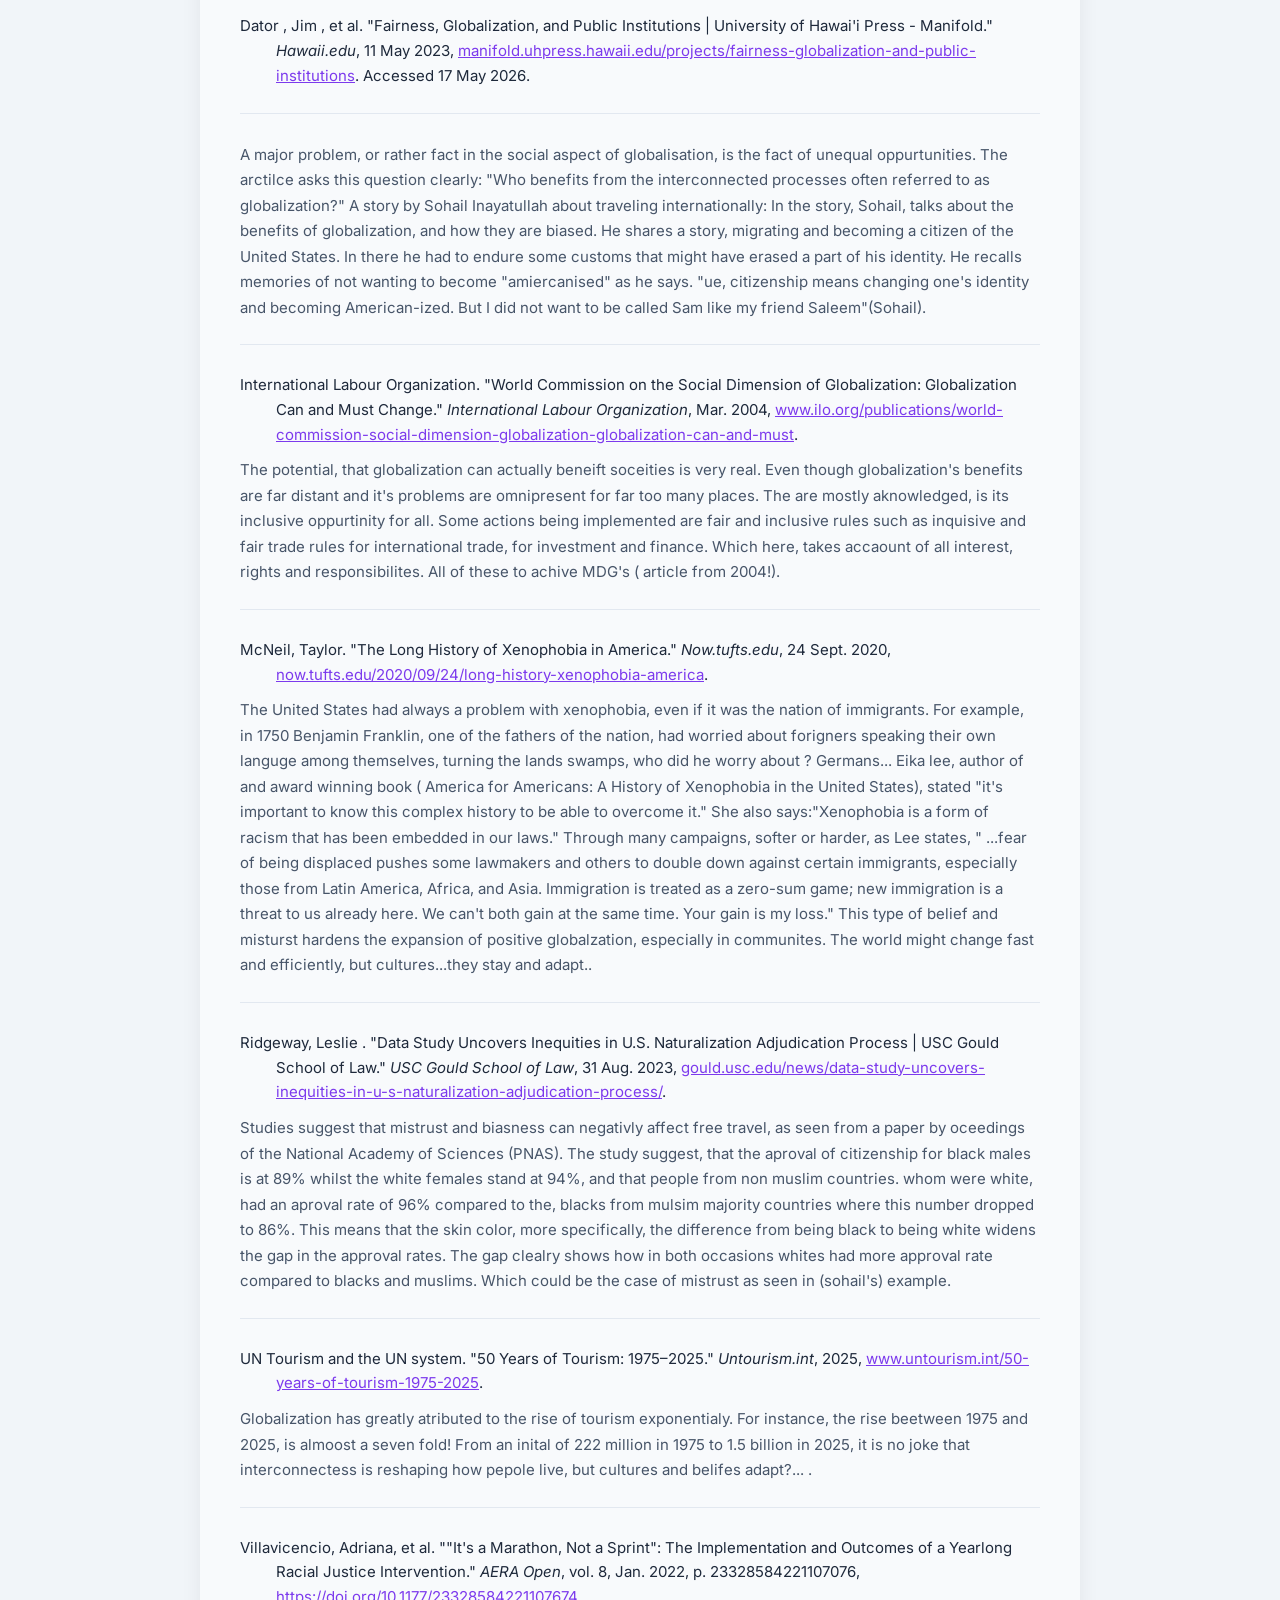
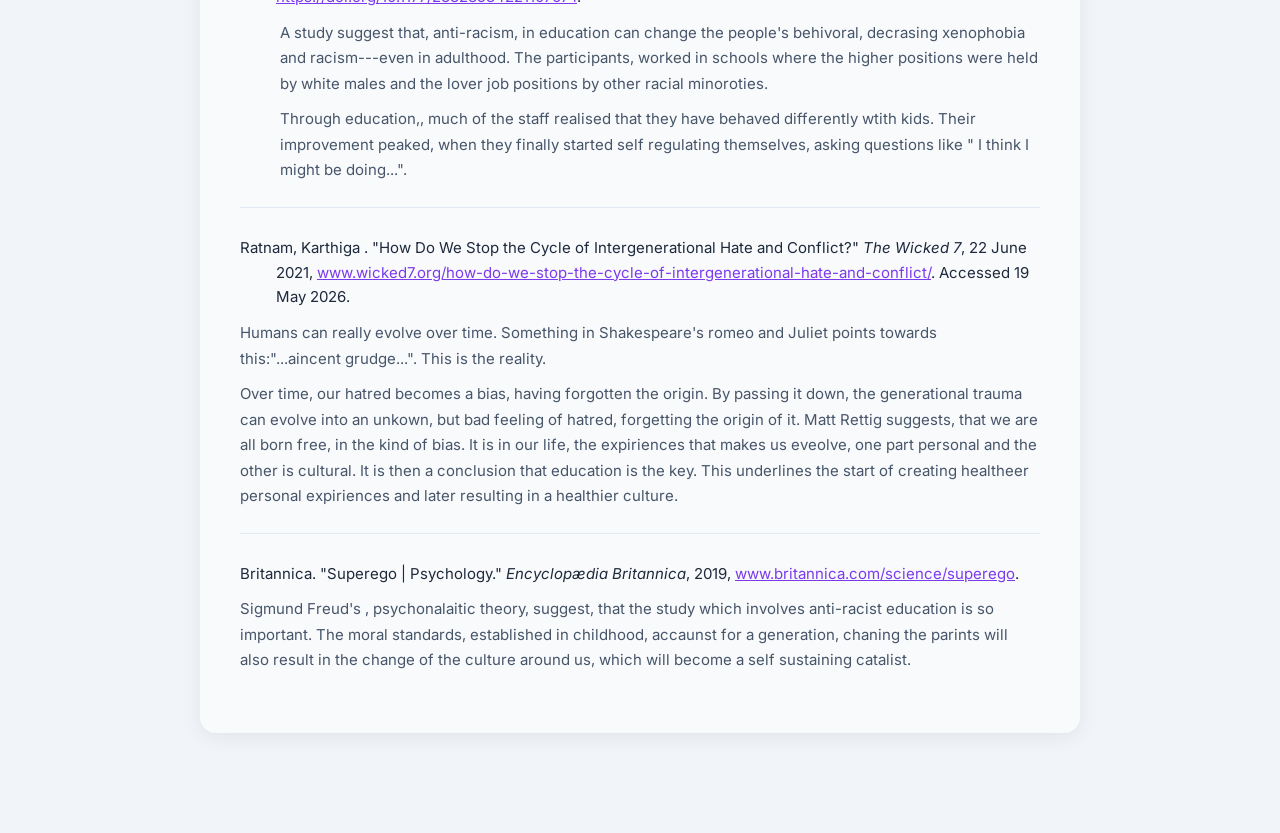
==== commit 4e62629d: "update v1.1" ====
--- a/social-globalisation.html
+++ b/social-globalisation.html
@@ -120,6 +120,48 @@
       <p class="indent">With travel, there is again a problem, is that the local cultures remain intact, opposing globalisation's interconnectedness, with problems rooted in xenophobia. This is no joke, when somebody is transporting their "life" for a service, they can  start with less opportunities because of their color, gender or beliefs.</p>
 
       <p class="indent">A study suggest from 2022 that, the acceptance rate of people, depending on their skin color changes. For instance, a white females has an acceptance rate of 94% whilst black males are down at 89%.<a href="https://gould.usc.edu/news/data-study-uncovers-inequities-in-u-s-naturalization-adjudication-process/">(Ridgeway_)</a>. This isn't just a weird number, primary sources support the idea of discrimination...For example, Sohail Inayatullah, working in higher education, experienced his identity being questioned: <span class="iq">"it was this look that the examiner asked me about next. She asked me what type of skin complexion I had. "Brown," I had written on the citizenship form. "No. The only categories we have are fair, medium, and dark." "Well, I am not dark and I am not fair." She wanted to argue that I was dark. My being medium made her color problematic, since she was not fair and she was clearly not as dark as me. We both fought for the middle spot, with her finally relenting.</span> " .<a href="https://manifold.uhpress.hawaii.edu/projects/fairness-globalization-and-public-institutions">( University of Hawai'i Press; )</a>. This makes people uncomfortable, as they are literally debating about who they are. The weird custom described earlier wasn't just weird, it had councquenes: <span class="iq">"...once the FBI stalked me, thinking I was part of an operation selling passports/drugs to and from Indonesia"</span></p>
+
+      <!-- ── Stat cards: naturalization gap ── -->
+      <div class="stat-grid">
+        <div class="stat-card">
+          <div class="stat-figure">96<span class="unit">%</span></div>
+          <div class="stat-label">Highest approval rate<br>(white, non-Muslim-majority country)</div>
+        </div>
+        <div class="stat-card">
+          <div class="stat-figure">86<span class="unit">%</span></div>
+          <div class="stat-label">Lowest approval rate<br>(Black, Muslim-majority country)</div>
+        </div>
+        <div class="stat-card">
+          <div class="stat-figure">10<span class="unit">pts</span></div>
+          <div class="stat-label">Gap between the highest and lowest groups</div>
+        </div>
+      </div>
+
+      <!-- ── Bar chart: naturalization approval rates ── -->
+      <div class="chart-card">
+        <div class="chart-title">U.S. naturalization approval rates by group</div>
+        <div class="chart-sub">2022 study cited in the text — same scale (0–100%) for every group.</div>
+
+        <div class="bar-row">
+          <div class="bar-label">White females</div>
+          <div class="bar-track"><div class="bar-fill" style="width:94%;">94%</div></div>
+        </div>
+        <div class="bar-row">
+          <div class="bar-label">Black males</div>
+          <div class="bar-track"><div class="bar-fill" style="width:89%;">89%</div></div>
+        </div>
+        <div class="bar-row">
+          <div class="bar-label">White, non-Muslim-majority country</div>
+          <div class="bar-track"><div class="bar-fill" style="width:96%;">96%</div></div>
+        </div>
+        <div class="bar-row">
+          <div class="bar-label">Black, Muslim-majority country</div>
+          <div class="bar-track"><div class="bar-fill" style="width:86%;">86%</div></div>
+        </div>
+
+        <div class="bar-axis"><span>0%</span><span>50%</span><span>100%</span></div>
+        <p class="chart-source">Source: Ridgeway, USC Gould School of Law (2023), citing a PNAS study.</p>
+      </div>
     </div>
 
     <!-- ── Problems & Solutions ── -->
--- a/styles.css
+++ b/styles.css
@@ -333,9 +333,106 @@
 }
 
 /* ════════════════════════════
+   DATA — STAT CARDS & CHARTS
+════════════════════════════ */
+
+/* --- Stat cards --- */
+.stat-grid {
+  display: grid;
+  grid-template-columns: repeat(auto-fit, minmax(150px, 1fr));
+  gap: 16px;
+  margin: 24px 0;
+}
+.stat-card {
+  background: var(--page-light);
+  border-radius: var(--radius);
+  padding: 24px 20px;
+  text-align: center;
+  border-bottom: 4px solid var(--page-col);
+}
+.stat-figure {
+  font-family: 'Poppins', sans-serif;
+  font-size: 38px; font-weight: 700;
+  color: var(--page-col); line-height: 1.05;
+}
+.stat-figure .unit { font-size: 18px; font-weight: 600; }
+.stat-label {
+  font-size: 13px; color: var(--text-soft);
+  margin-top: 8px; line-height: 1.4;
+}
+
+/* --- Chart card wrapper --- */
+.chart-card {
+  background: var(--card); border-radius: var(--radius);
+  padding: 28px 32px; margin: 24px 0;
+  box-shadow: var(--shadow);
+  border-left: 5px solid var(--page-col);
+}
+.chart-title {
+  font-family: 'Poppins', sans-serif;
+  font-size: 17px; font-weight: 700; color: var(--text);
+  margin-bottom: 4px;
+}
+.chart-sub { font-size: 13px; color: var(--text-soft); margin-bottom: 22px; }
+.chart-source {
+  font-size: 12px; color: var(--text-soft);
+  margin-top: 18px; font-style: italic;
+}
+
+/* --- Horizontal bar chart --- */
+.bar-row { display: flex; align-items: center; gap: 12px; margin-bottom: 14px; }
+.bar-label {
+  flex: 0 0 170px; font-size: 13px; color: var(--text);
+  font-weight: 500; text-align: right; line-height: 1.3;
+}
+.bar-track {
+  flex: 1; background: var(--page-light);
+  border-radius: 999px; height: 28px; position: relative; overflow: hidden;
+}
+.bar-fill {
+  height: 100%; border-radius: 999px;
+  background: var(--page-grad);
+  display: flex; align-items: center; justify-content: flex-end;
+  padding-right: 12px;
+  color: #fff; font-size: 12.5px; font-weight: 700;
+  font-family: 'Poppins', sans-serif;
+  min-width: 42px;
+  transition: width .3s ease;
+}
+.bar-fill.muted { background: #94a3b8; }
+.bar-axis {
+  display: flex; justify-content: space-between;
+  margin-left: 182px; margin-top: 4px;
+  font-size: 11px; color: var(--text-soft);
+}
+
+/* --- Donut chart --- */
+.donut-wrap {
+  display: flex; align-items: center; gap: 28px; flex-wrap: wrap;
+}
+.donut { flex: 0 0 auto; }
+.donut-ring-bg { stroke: var(--page-light); }
+.donut-ring-val { stroke: var(--page-col); stroke-linecap: round; }
+.donut-center-num {
+  font-family: 'Poppins', sans-serif; font-weight: 700;
+  fill: var(--page-col);
+}
+.donut-center-lbl { fill: var(--text-soft); }
+.donut-legend { font-size: 13px; color: var(--text-soft); line-height: 1.8; }
+.donut-legend .swatch {
+  display: inline-block; width: 12px; height: 12px;
+  border-radius: 3px; margin-right: 8px; vertical-align: middle;
+}
+.donut-legend .swatch.val { background: var(--page-col); }
+.donut-legend .swatch.rest { background: var(--page-light); border: 1px solid #cbd5e1; }
+
+/* ════════════════════════════
    RESPONSIVE
 ════════════════════════════ */
 @media (max-width: 768px) {
+  .bar-label { flex-basis: 110px; font-size: 12px; }
+  .bar-axis { margin-left: 122px; }
+  .donut-wrap { justify-content: center; }
   nav { padding: 0 20px; gap: 14px; }
   .nav-brand { font-size: 13px; }
   .nav-links { gap: 12px; }
